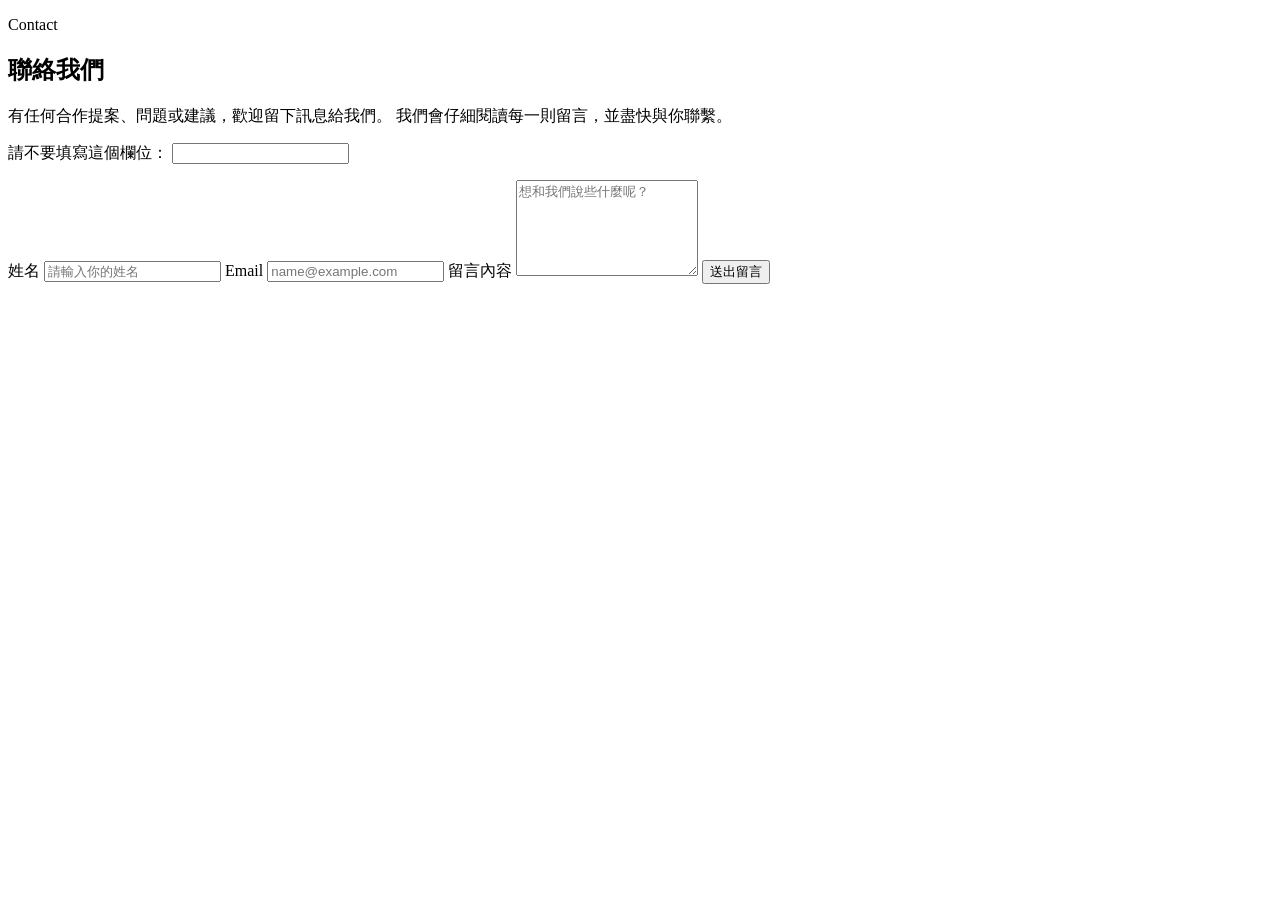
==== index.html @ a43595c9 "Add Netlify contact page" ====
<!DOCTYPE html>
<html lang="zh-Hant">
<head>
  <meta charset="UTF-8">
  <meta name="viewport" content="width=device-width, initial-scale=1.0">
  <title>聯絡我們</title>
  <link rel="preconnect" href="https://fonts.googleapis.com">
  <link rel="preconnect" href="https://fonts.gstatic.com" crossorigin>
  <link href="https://fonts.googleapis.com/css2?family=Noto+Sans+TC:wght@400;500;700&display=swap" rel="stylesheet">
  <link rel="stylesheet" href="style.css">
</head>
<body>
  <main class="page-shell">
    <section class="contact-card">
      <div class="hero">
        <p class="eyebrow">Contact</p>
        <h1>聯絡我們</h1>
        <p class="intro">
          有任何合作提案、問題或建議，歡迎留下訊息給我們。
          我們會仔細閱讀每一則留言，並盡快與你聯繫。
        </p>
      </div>

      <form
        id="contact-form"
        class="contact-form"
        name="contact"
        method="POST"
        data-netlify="true"
        netlify-honeypot="bot-field"
      >
        <input type="hidden" name="form-name" value="contact">
        <p class="hidden-field">
          <label>
            請不要填寫這個欄位：
            <input name="bot-field">
          </label>
        </p>

        <label class="field">
          <span>姓名</span>
          <input type="text" name="name" placeholder="請輸入你的姓名" required>
        </label>

        <label class="field">
          <span>Email</span>
          <input type="email" name="email" placeholder="name@example.com" required>
        </label>

        <label class="field">
          <span>留言內容</span>
          <textarea name="message" rows="6" placeholder="想和我們說些什麼呢？" required></textarea>
        </label>

        <button type="submit" class="submit-button">送出留言</button>
        <p id="form-status" class="form-status" aria-live="polite"></p>
      </form>
    </section>
  </main>

  <script src="script.js"></script>
</body>
</html>
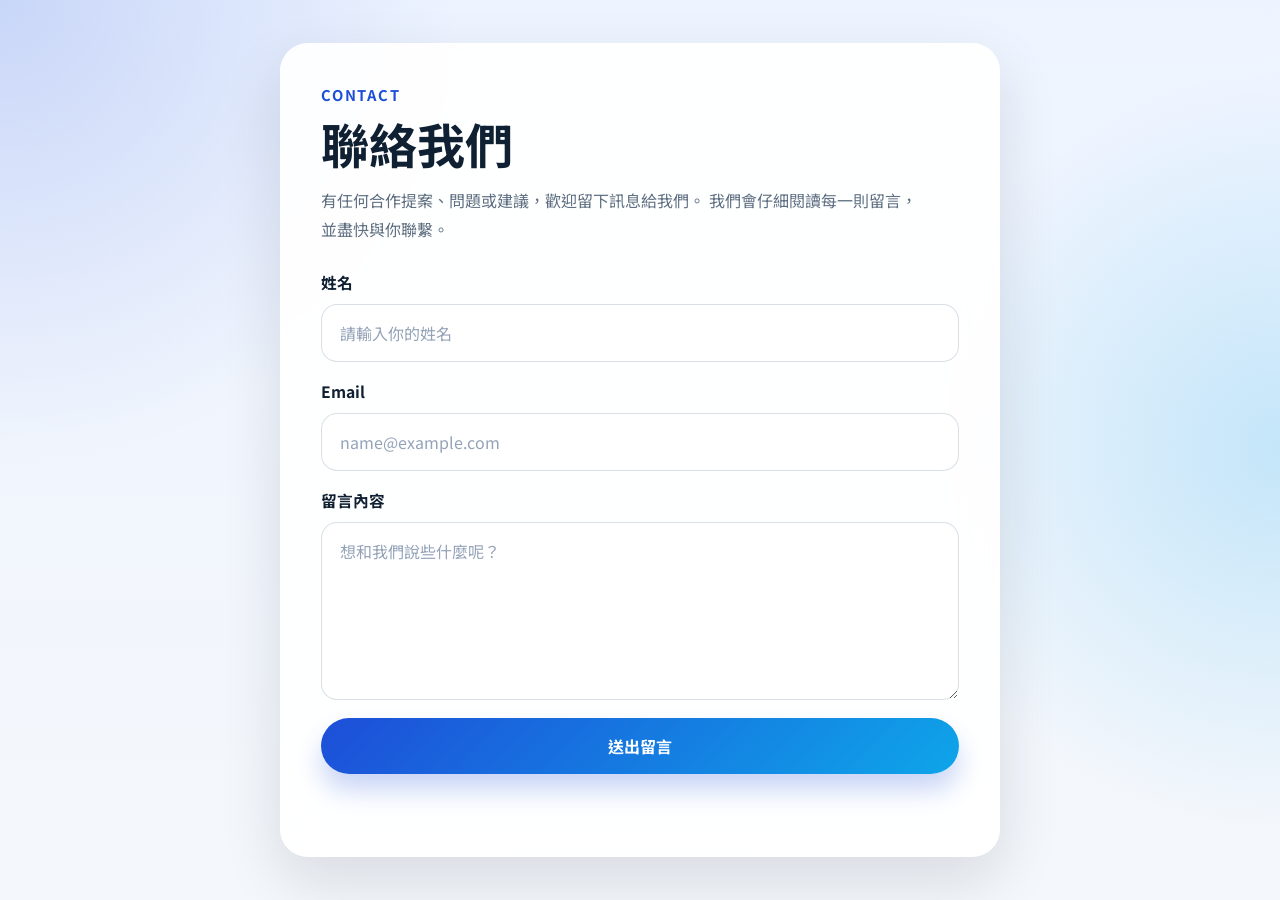
==== commit e272f701: "Use native Netlify form submission" ====
--- a/index.html
+++ b/index.html
@@ -26,6 +26,7 @@
         class="contact-form"
         name="contact"
         method="POST"
+        action="/?success=true"
         data-netlify="true"
         netlify-honeypot="bot-field"
       >
--- a/style.css
+++ b/style.css
@@ -0,0 +1,171 @@
+:root {
+  --bg-color: #f4f7fb;
+  --card-color: rgba(255, 255, 255, 0.92);
+  --primary-color: #1d4ed8;
+  --primary-dark: #163eaa;
+  --text-color: #102033;
+  --muted-color: #5f6f82;
+  --border-color: rgba(148, 163, 184, 0.35);
+  --shadow-color: rgba(15, 23, 42, 0.12);
+  --success-color: #0f766e;
+}
+
+* {
+  box-sizing: border-box;
+}
+
+body {
+  margin: 0;
+  min-height: 100vh;
+  font-family: "Noto Sans TC", sans-serif;
+  color: var(--text-color);
+  background:
+    radial-gradient(circle at top left, rgba(29, 78, 216, 0.18), transparent 30%),
+    radial-gradient(circle at right center, rgba(14, 165, 233, 0.2), transparent 28%),
+    linear-gradient(180deg, #eef4ff 0%, var(--bg-color) 100%);
+}
+
+.page-shell {
+  min-height: 100vh;
+  display: grid;
+  place-items: center;
+  padding: 24px;
+}
+
+.contact-card {
+  width: min(100%, 720px);
+  padding: 40px;
+  border: 1px solid rgba(255, 255, 255, 0.7);
+  border-radius: 28px;
+  background: var(--card-color);
+  backdrop-filter: blur(16px);
+  box-shadow: 0 24px 60px var(--shadow-color);
+}
+
+.hero {
+  margin-bottom: 28px;
+}
+
+.eyebrow {
+  margin: 0 0 12px;
+  color: var(--primary-color);
+  font-size: 0.92rem;
+  font-weight: 700;
+  letter-spacing: 0.12em;
+  text-transform: uppercase;
+}
+
+h1 {
+  margin: 0;
+  font-size: clamp(2rem, 4vw, 3rem);
+  line-height: 1.1;
+}
+
+.intro {
+  margin: 16px 0 0;
+  max-width: 38rem;
+  color: var(--muted-color);
+  line-height: 1.8;
+}
+
+.contact-form {
+  display: grid;
+  gap: 18px;
+}
+
+.field {
+  display: grid;
+  gap: 10px;
+}
+
+.field span {
+  font-weight: 700;
+  font-size: 0.98rem;
+}
+
+.field input,
+.field textarea {
+  width: 100%;
+  border: 1px solid var(--border-color);
+  border-radius: 16px;
+  padding: 16px 18px;
+  font: inherit;
+  color: var(--text-color);
+  background: rgba(255, 255, 255, 0.95);
+  transition: border-color 0.2s ease, box-shadow 0.2s ease, transform 0.2s ease;
+}
+
+.field input::placeholder,
+.field textarea::placeholder {
+  color: #94a3b8;
+}
+
+.field input:focus,
+.field textarea:focus {
+  outline: none;
+  border-color: rgba(29, 78, 216, 0.55);
+  box-shadow: 0 0 0 4px rgba(29, 78, 216, 0.14);
+  transform: translateY(-1px);
+}
+
+.field textarea {
+  min-height: 160px;
+  resize: vertical;
+}
+
+.submit-button {
+  border: 0;
+  border-radius: 999px;
+  padding: 16px 22px;
+  font: inherit;
+  font-weight: 700;
+  color: #ffffff;
+  background: linear-gradient(135deg, var(--primary-color), #0ea5e9);
+  cursor: pointer;
+  transition: transform 0.2s ease, box-shadow 0.2s ease, opacity 0.2s ease;
+  box-shadow: 0 16px 26px rgba(29, 78, 216, 0.24);
+}
+
+.submit-button:hover {
+  transform: translateY(-2px);
+  box-shadow: 0 18px 30px rgba(29, 78, 216, 0.28);
+}
+
+.submit-button:active {
+  transform: translateY(0);
+}
+
+.submit-button:disabled {
+  opacity: 0.7;
+  cursor: wait;
+}
+
+.form-status {
+  min-height: 1.5em;
+  margin: 0;
+  font-size: 0.98rem;
+  color: var(--success-color);
+}
+
+.hidden-field {
+  display: none;
+}
+
+@media (max-width: 640px) {
+  .page-shell {
+    padding: 16px;
+  }
+
+  .contact-card {
+    padding: 26px 20px;
+    border-radius: 22px;
+  }
+
+  .intro {
+    line-height: 1.7;
+  }
+
+  .submit-button {
+    width: 100%;
+  }
+}
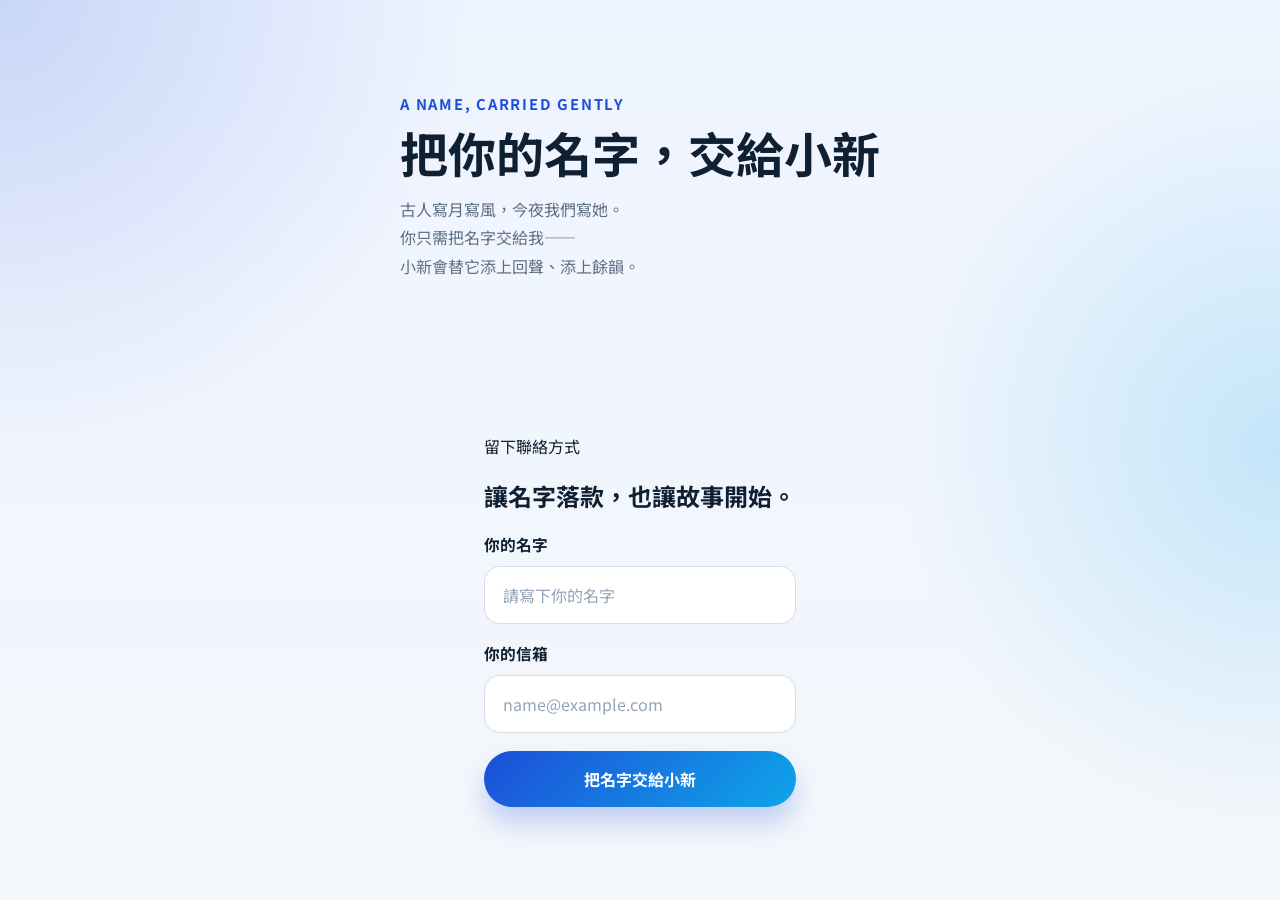
==== commit be61d3ce: "Redesign site with poetic Netlify form layout" ====
--- a/index.html
+++ b/index.html
@@ -3,22 +3,28 @@
 <head>
   <meta charset="UTF-8">
   <meta name="viewport" content="width=device-width, initial-scale=1.0">
-  <title>聯絡我們</title>
+  <title>把你的名字，交給小新</title>
   <link rel="preconnect" href="https://fonts.googleapis.com">
   <link rel="preconnect" href="https://fonts.gstatic.com" crossorigin>
-  <link href="https://fonts.googleapis.com/css2?family=Noto+Sans+TC:wght@400;500;700&display=swap" rel="stylesheet">
+  <link href="https://fonts.googleapis.com/css2?family=Noto+Serif+TC:wght@500;700&family=Noto+Sans+TC:wght@400;500;700&display=swap" rel="stylesheet">
   <link rel="stylesheet" href="style.css">
 </head>
 <body>
   <main class="page-shell">
-    <section class="contact-card">
-      <div class="hero">
-        <p class="eyebrow">Contact</p>
-        <h1>聯絡我們</h1>
-        <p class="intro">
-          有任何合作提案、問題或建議，歡迎留下訊息給我們。
-          我們會仔細閱讀每一則留言，並盡快與你聯繫。
-        </p>
+    <section class="hero-panel">
+      <p class="eyebrow">A name, carried gently</p>
+      <h1>把你的名字，交給小新</h1>
+      <p class="intro">
+        古人寫月寫風，今夜我們寫她。<br>
+        你只需把名字交給我——<br>
+        小新會替它添上回聲、添上餘韻。
+      </p>
+    </section>
+
+    <section class="form-panel">
+      <div class="form-heading">
+        <p class="section-kicker">留下聯絡方式</p>
+        <h2>讓名字落款，也讓故事開始。</h2>
       </div>
 
       <form
@@ -26,7 +32,7 @@
         class="contact-form"
         name="contact"
         method="POST"
-        action="/?success=true"
+        action="/thank-you.html"
         data-netlify="true"
         netlify-honeypot="bot-field"
       >
@@ -39,22 +45,16 @@
         </p>
 
         <label class="field">
-          <span>姓名</span>
-          <input type="text" name="name" placeholder="請輸入你的姓名" required>
+          <span>你的名字</span>
+          <input type="text" name="name" placeholder="請寫下你的名字" required>
         </label>
 
         <label class="field">
-          <span>Email</span>
+          <span>你的信箱</span>
           <input type="email" name="email" placeholder="name@example.com" required>
         </label>
 
-        <label class="field">
-          <span>留言內容</span>
-          <textarea name="message" rows="6" placeholder="想和我們說些什麼呢？" required></textarea>
-        </label>
-
-        <button type="submit" class="submit-button">送出留言</button>
-        <p id="form-status" class="form-status" aria-live="polite"></p>
+        <button type="submit" class="submit-button">把名字交給小新</button>
       </form>
     </section>
   </main>
--- a/style.css
+++ b/style.css
@@ -114,6 +114,9 @@
 }
 
 .submit-button {
+  display: inline-flex;
+  align-items: center;
+  justify-content: center;
   border: 0;
   border-radius: 999px;
   padding: 16px 22px;
@@ -124,6 +127,7 @@
   cursor: pointer;
   transition: transform 0.2s ease, box-shadow 0.2s ease, opacity 0.2s ease;
   box-shadow: 0 16px 26px rgba(29, 78, 216, 0.24);
+  text-decoration: none;
 }
 
 .submit-button:hover {
@@ -151,6 +155,10 @@
   display: none;
 }
 
+.back-link {
+  width: fit-content;
+}
+
 @media (max-width: 640px) {
   .page-shell {
     padding: 16px;
@@ -168,4 +176,8 @@
   .submit-button {
     width: 100%;
   }
+
+  .back-link {
+    width: 100%;
+  }
 }
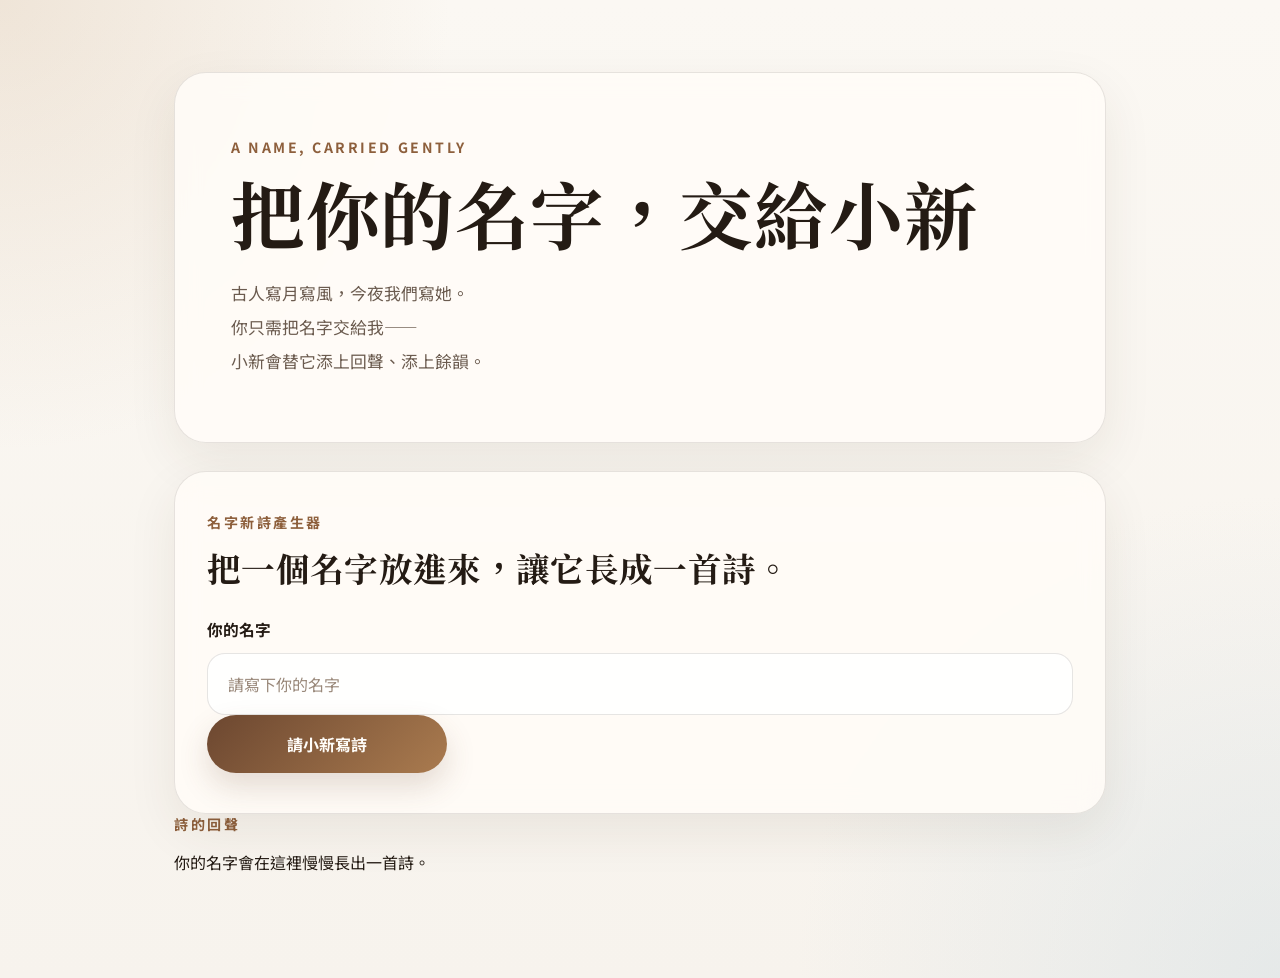
==== commit fe1d2007: "Turn site into same-page poem generator" ====
--- a/index.html
+++ b/index.html
@@ -23,20 +23,19 @@
 
     <section class="form-panel">
       <div class="form-heading">
-        <p class="section-kicker">留下聯絡方式</p>
-        <h2>讓名字落款，也讓故事開始。</h2>
+        <p class="section-kicker">名字新詩產生器</p>
+        <h2>把一個名字放進來，讓它長成一首詩。</h2>
       </div>
 
       <form
-        id="contact-form"
-        class="contact-form"
-        name="contact"
+        id="poem-form"
+        class="poem-form"
+        name="poem-request"
         method="POST"
-        action="/thank-you.html"
         data-netlify="true"
         netlify-honeypot="bot-field"
       >
-        <input type="hidden" name="form-name" value="contact">
+        <input type="hidden" name="form-name" value="poem-request">
         <p class="hidden-field">
           <label>
             請不要填寫這個欄位：
@@ -46,16 +45,18 @@
 
         <label class="field">
           <span>你的名字</span>
-          <input type="text" name="name" placeholder="請寫下你的名字" required>
+          <input id="name-input" type="text" name="name" placeholder="請寫下你的名字" maxlength="40" required>
         </label>
 
-        <label class="field">
-          <span>你的信箱</span>
-          <input type="email" name="email" placeholder="name@example.com" required>
-        </label>
+        <button type="submit" class="submit-button">請小新寫詩</button>
+      </form>
+    </section>
 
-        <button type="submit" class="submit-button">把名字交給小新</button>
-      </form>
+    <section id="result-panel" class="result-panel" aria-live="polite" aria-busy="false">
+      <p class="section-kicker">詩的回聲</p>
+      <div id="result-content" class="result-content">
+        <p class="result-placeholder">你的名字會在這裡慢慢長出一首詩。</p>
+      </div>
     </section>
   </main>
 
--- a/style.css
+++ b/style.css
@@ -1,13 +1,12 @@
 :root {
-  --bg-color: #f4f7fb;
-  --card-color: rgba(255, 255, 255, 0.92);
-  --primary-color: #1d4ed8;
-  --primary-dark: #163eaa;
-  --text-color: #102033;
-  --muted-color: #5f6f82;
-  --border-color: rgba(148, 163, 184, 0.35);
-  --shadow-color: rgba(15, 23, 42, 0.12);
-  --success-color: #0f766e;
+  --bg-color: #f7f3ed;
+  --paper-color: rgba(255, 252, 247, 0.88);
+  --line-color: rgba(53, 43, 34, 0.12);
+  --text-color: #241b14;
+  --muted-color: #6b5b4f;
+  --accent-color: #8d5f3c;
+  --accent-soft: #efe1d2;
+  --shadow-color: rgba(66, 45, 26, 0.08);
 }
 
 * {
@@ -20,119 +19,136 @@
   font-family: "Noto Sans TC", sans-serif;
   color: var(--text-color);
   background:
-    radial-gradient(circle at top left, rgba(29, 78, 216, 0.18), transparent 30%),
-    radial-gradient(circle at right center, rgba(14, 165, 233, 0.2), transparent 28%),
-    linear-gradient(180deg, #eef4ff 0%, var(--bg-color) 100%);
+    radial-gradient(circle at top left, rgba(214, 188, 159, 0.32), transparent 28%),
+    radial-gradient(circle at bottom right, rgba(210, 222, 228, 0.48), transparent 30%),
+    linear-gradient(180deg, #fbf8f3 0%, var(--bg-color) 100%);
 }
 
 .page-shell {
-  min-height: 100vh;
-  display: grid;
-  place-items: center;
-  padding: 24px;
+  width: min(100%, 980px);
+  margin: 0 auto;
+  padding: 72px 24px 88px;
 }
 
+.hero-panel,
+.form-panel,
 .contact-card {
-  width: min(100%, 720px);
-  padding: 40px;
-  border: 1px solid rgba(255, 255, 255, 0.7);
-  border-radius: 28px;
-  background: var(--card-color);
-  backdrop-filter: blur(16px);
-  box-shadow: 0 24px 60px var(--shadow-color);
+  border: 1px solid var(--line-color);
+  border-radius: 32px;
+  background: var(--paper-color);
+  backdrop-filter: blur(12px);
+  box-shadow: 0 18px 50px var(--shadow-color);
 }
 
-.hero {
-  margin-bottom: 28px;
+.hero-panel {
+  padding: 64px 56px;
 }
 
-.eyebrow {
-  margin: 0 0 12px;
-  color: var(--primary-color);
-  font-size: 0.92rem;
+.form-panel,
+.contact-card {
+  margin-top: 28px;
+  padding: 40px 32px;
+}
+
+.eyebrow,
+.section-kicker {
+  margin: 0 0 14px;
+  color: var(--accent-color);
+  font-size: 0.88rem;
   font-weight: 700;
-  letter-spacing: 0.12em;
+  letter-spacing: 0.18em;
   text-transform: uppercase;
 }
 
+h1,
+h2 {
+  margin: 0;
+  font-family: "Noto Serif TC", serif;
+  font-weight: 700;
+  letter-spacing: 0.01em;
+}
+
 h1 {
-  margin: 0;
-  font-size: clamp(2rem, 4vw, 3rem);
-  line-height: 1.1;
+  font-size: clamp(2.5rem, 6vw, 4.6rem);
+  line-height: 1.12;
+}
+
+h2 {
+  font-size: clamp(1.5rem, 4vw, 2.1rem);
+  line-height: 1.3;
 }
 
 .intro {
-  margin: 16px 0 0;
-  max-width: 38rem;
+  margin: 24px 0 0;
+  max-width: 34rem;
   color: var(--muted-color);
-  line-height: 1.8;
+  font-size: 1.05rem;
+  line-height: 2;
+}
+
+.form-heading {
+  margin-bottom: 28px;
 }
 
 .contact-form {
   display: grid;
-  gap: 18px;
+  gap: 22px;
 }
 
 .field {
   display: grid;
-  gap: 10px;
+  gap: 12px;
 }
 
 .field span {
+  font-size: 0.98rem;
   font-weight: 700;
-  font-size: 0.98rem;
 }
 
-.field input,
-.field textarea {
+.field input {
   width: 100%;
-  border: 1px solid var(--border-color);
-  border-radius: 16px;
-  padding: 16px 18px;
+  border: 1px solid var(--line-color);
+  border-radius: 18px;
+  padding: 18px 20px;
   font: inherit;
   color: var(--text-color);
-  background: rgba(255, 255, 255, 0.95);
+  background: rgba(255, 255, 255, 0.78);
   transition: border-color 0.2s ease, box-shadow 0.2s ease, transform 0.2s ease;
 }
 
-.field input::placeholder,
-.field textarea::placeholder {
-  color: #94a3b8;
+.field input::placeholder {
+  color: #9a897b;
 }
 
-.field input:focus,
-.field textarea:focus {
+.field input:focus {
   outline: none;
-  border-color: rgba(29, 78, 216, 0.55);
-  box-shadow: 0 0 0 4px rgba(29, 78, 216, 0.14);
+  border-color: rgba(141, 95, 60, 0.45);
+  box-shadow: 0 0 0 4px rgba(141, 95, 60, 0.12);
   transform: translateY(-1px);
-}
-
-.field textarea {
-  min-height: 160px;
-  resize: vertical;
 }
 
 .submit-button {
   display: inline-flex;
   align-items: center;
   justify-content: center;
+  width: fit-content;
+  min-width: 240px;
   border: 0;
   border-radius: 999px;
-  padding: 16px 22px;
+  padding: 17px 28px;
   font: inherit;
   font-weight: 700;
-  color: #ffffff;
-  background: linear-gradient(135deg, var(--primary-color), #0ea5e9);
+  color: #fffdf9;
+  background: linear-gradient(135deg, #6c4730, #aa7b4f);
+  box-shadow: 0 14px 30px rgba(108, 71, 48, 0.18);
   cursor: pointer;
+  text-decoration: none;
   transition: transform 0.2s ease, box-shadow 0.2s ease, opacity 0.2s ease;
-  box-shadow: 0 16px 26px rgba(29, 78, 216, 0.24);
-  text-decoration: none;
 }
 
 .submit-button:hover {
   transform: translateY(-2px);
-  box-shadow: 0 18px 30px rgba(29, 78, 216, 0.28);
+  box-shadow: 0 18px 34px rgba(108, 71, 48, 0.22);
 }
 
 .submit-button:active {
@@ -140,15 +156,8 @@
 }
 
 .submit-button:disabled {
-  opacity: 0.7;
+  opacity: 0.75;
   cursor: wait;
-}
-
-.form-status {
-  min-height: 1.5em;
-  margin: 0;
-  font-size: 0.98rem;
-  color: var(--success-color);
 }
 
 .hidden-field {
@@ -159,25 +168,29 @@
   width: fit-content;
 }
 
-@media (max-width: 640px) {
+@media (max-width: 720px) {
   .page-shell {
-    padding: 16px;
+    padding: 32px 16px 56px;
   }
 
+  .hero-panel {
+    padding: 40px 24px;
+  }
+
+  .form-panel,
   .contact-card {
-    padding: 26px 20px;
-    border-radius: 22px;
+    padding: 28px 20px;
+    border-radius: 24px;
   }
 
   .intro {
-    line-height: 1.7;
+    font-size: 1rem;
+    line-height: 1.9;
   }
 
-  .submit-button {
-    width: 100%;
-  }
-
+  .submit-button,
   .back-link {
     width: 100%;
+    min-width: 0;
   }
 }
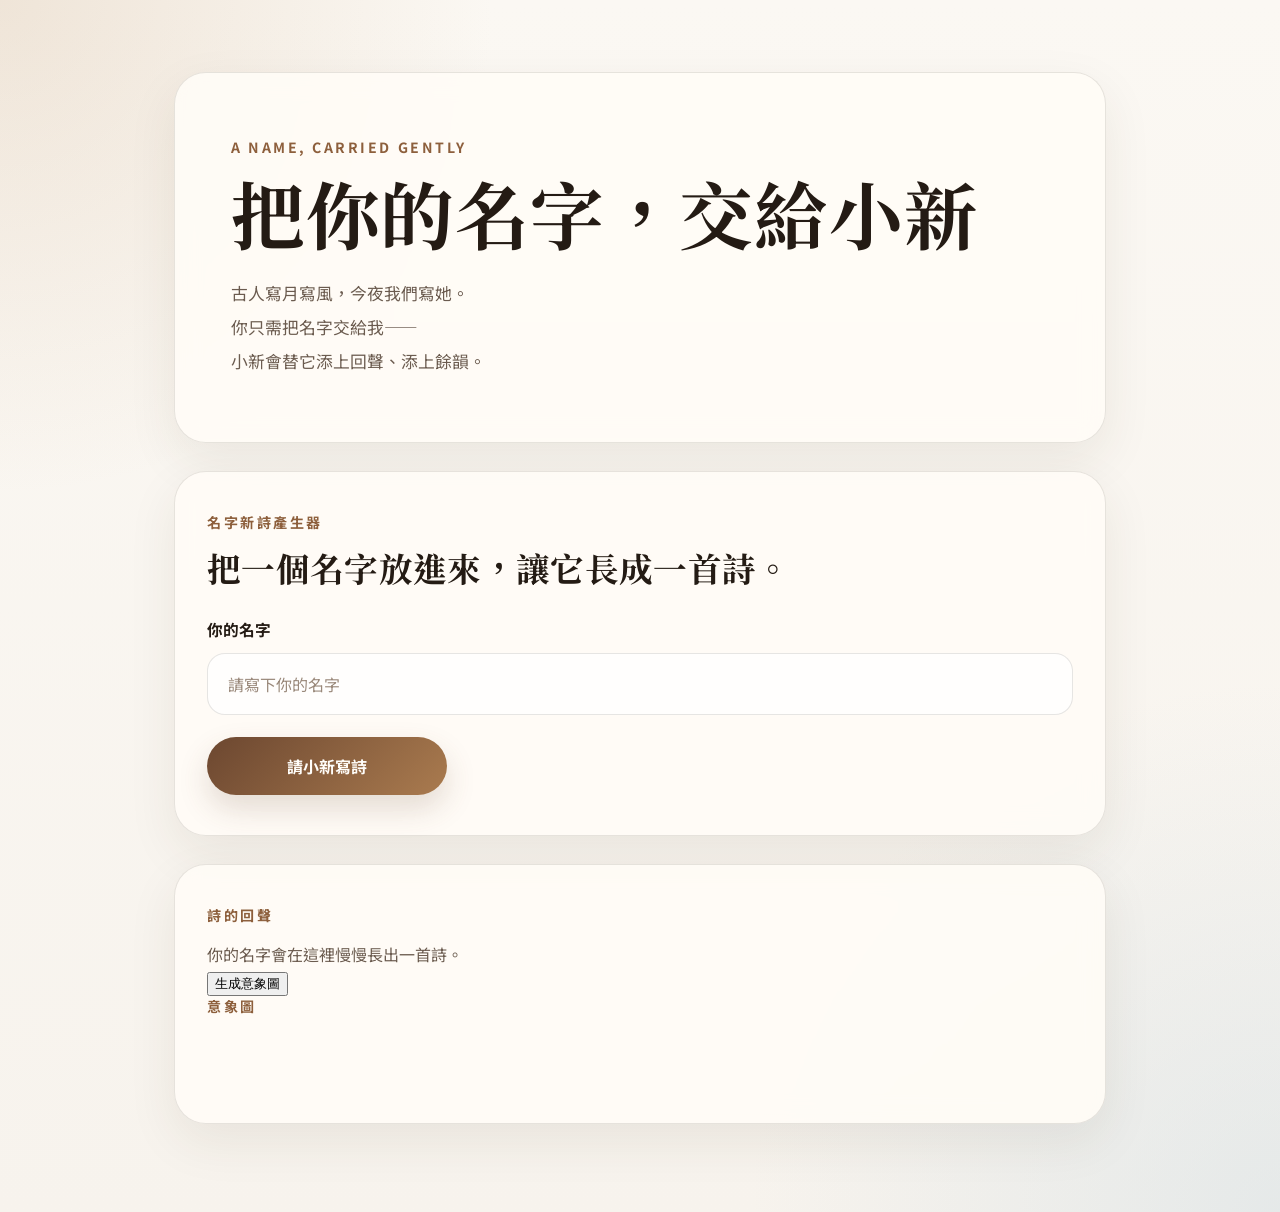
==== commit 78226503: "Add poem image generation UI" ====
--- a/index.html
+++ b/index.html
@@ -57,6 +57,15 @@
       <div id="result-content" class="result-content">
         <p class="result-placeholder">你的名字會在這裡慢慢長出一首詩。</p>
       </div>
+
+      <div id="image-actions" class="image-actions hidden">
+        <button id="generate-image-button" type="button" class="secondary-button">生成意象圖</button>
+      </div>
+
+      <div id="image-panel" class="image-panel hidden" aria-live="polite" aria-busy="false">
+        <p class="section-kicker">意象圖</p>
+        <div id="image-content" class="image-content"></div>
+      </div>
     </section>
   </main>
 
--- a/style.css
+++ b/style.css
@@ -1,11 +1,10 @@
 :root {
   --bg-color: #f7f3ed;
-  --paper-color: rgba(255, 252, 247, 0.88);
+  --paper-color: rgba(255, 252, 247, 0.9);
   --line-color: rgba(53, 43, 34, 0.12);
   --text-color: #241b14;
   --muted-color: #6b5b4f;
   --accent-color: #8d5f3c;
-  --accent-soft: #efe1d2;
   --shadow-color: rgba(66, 45, 26, 0.08);
 }
 
@@ -32,6 +31,7 @@
 
 .hero-panel,
 .form-panel,
+.result-panel,
 .contact-card {
   border: 1px solid var(--line-color);
   border-radius: 32px;
@@ -45,6 +45,7 @@
 }
 
 .form-panel,
+.result-panel,
 .contact-card {
   margin-top: 28px;
   padding: 40px 32px;
@@ -61,7 +62,8 @@
 }
 
 h1,
-h2 {
+h2,
+.poem-title {
   margin: 0;
   font-family: "Noto Serif TC", serif;
   font-weight: 700;
@@ -90,7 +92,7 @@
   margin-bottom: 28px;
 }
 
-.contact-form {
+.poem-form {
   display: grid;
   gap: 22px;
 }
@@ -160,6 +162,48 @@
   cursor: wait;
 }
 
+.result-panel {
+  min-height: 260px;
+}
+
+.result-content {
+  color: var(--muted-color);
+}
+
+.result-placeholder,
+.result-loading,
+.result-error {
+  margin: 0;
+  font-size: 1rem;
+  line-height: 1.9;
+}
+
+.result-loading {
+  color: var(--accent-color);
+}
+
+.result-error {
+  color: #9b3d29;
+}
+
+.poem-output {
+  display: grid;
+  gap: 14px;
+}
+
+.poem-title {
+  margin-bottom: 6px;
+  font-size: 1.35rem;
+  color: var(--text-color);
+}
+
+.poem-line {
+  margin: 0;
+  color: var(--text-color);
+  font-size: 1.03rem;
+  line-height: 2;
+}
+
 .hidden-field {
   display: none;
 }
@@ -178,6 +222,7 @@
   }
 
   .form-panel,
+  .result-panel,
   .contact-card {
     padding: 28px 20px;
     border-radius: 24px;
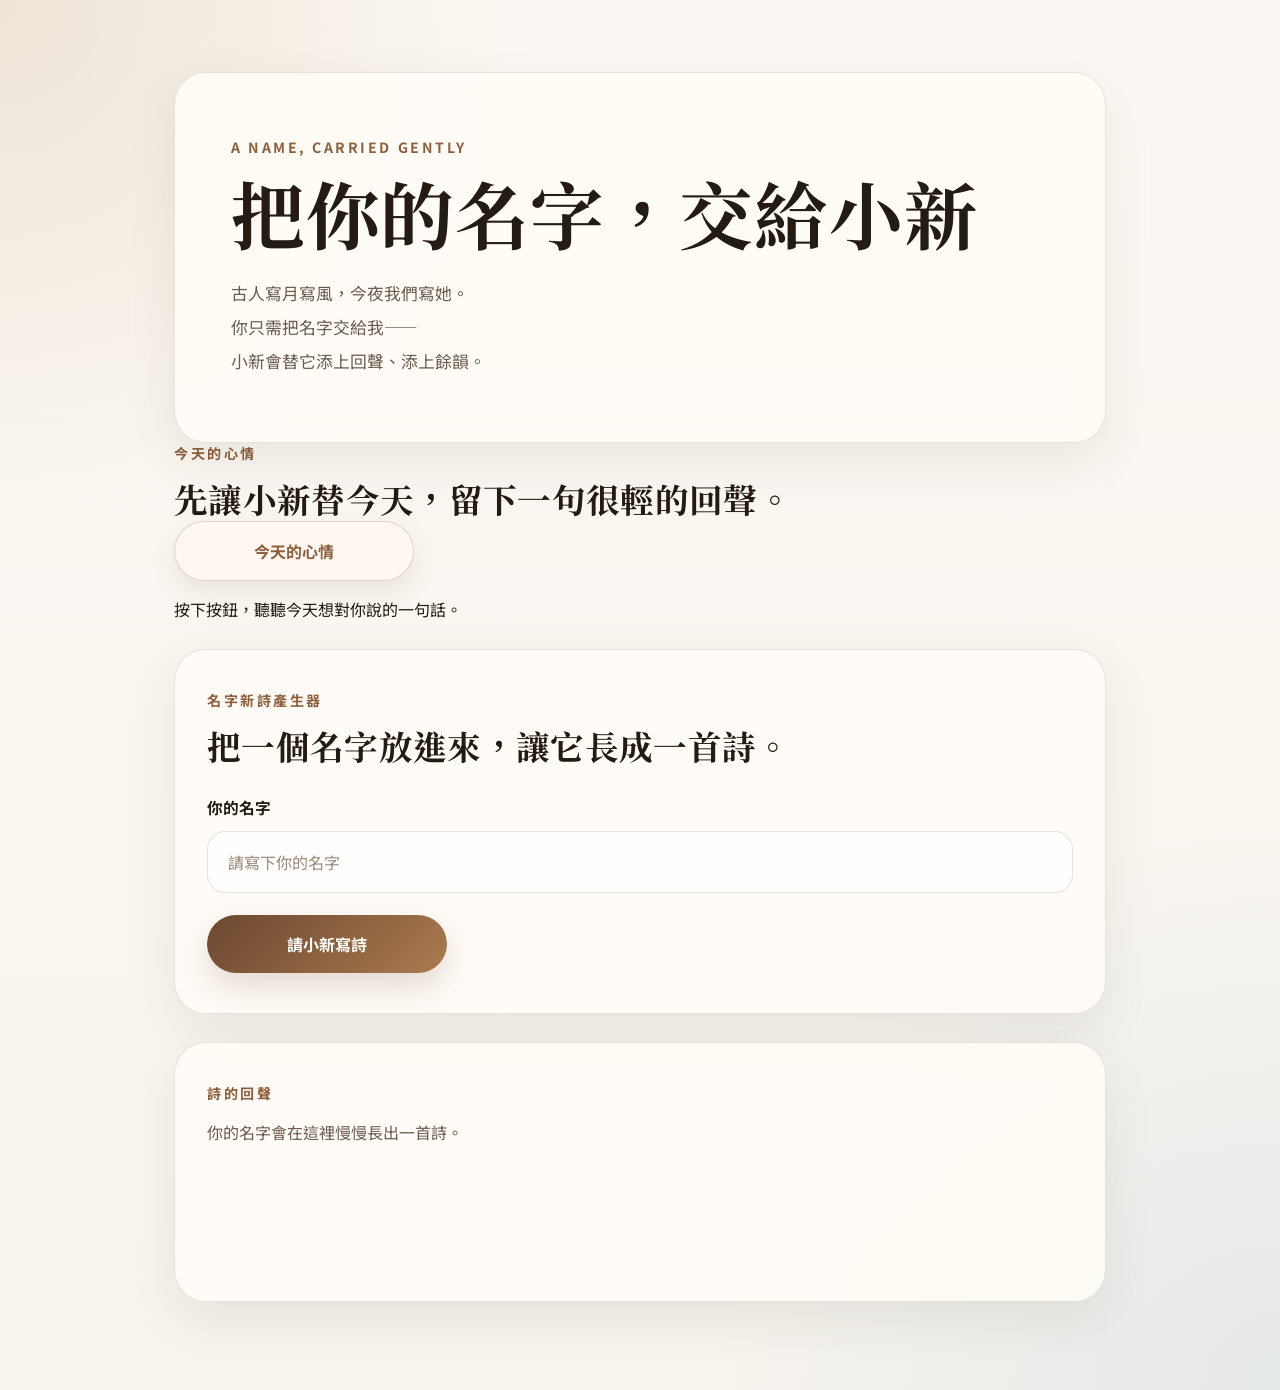
==== commit db5f7931: "Add mood reflection block to homepage" ====
--- a/index.html
+++ b/index.html
@@ -19,6 +19,21 @@
         你只需把名字交給我——<br>
         小新會替它添上回聲、添上餘韻。
       </p>
+    </section>
+
+    <section class="mood-panel" aria-live="polite" aria-busy="false">
+      <div class="mood-heading">
+        <p class="section-kicker">今天的心情</p>
+        <h2>先讓小新替今天，留下一句很輕的回聲。</h2>
+      </div>
+
+      <div class="mood-actions">
+        <button id="generate-mood-button" type="button" class="secondary-button">今天的心情</button>
+      </div>
+
+      <div id="mood-content" class="mood-content">
+        <p class="mood-placeholder">按下按鈕，聽聽今天想對你說的一句話。</p>
+      </div>
     </section>
 
     <section class="form-panel">
--- a/style.css
+++ b/style.css
@@ -129,39 +129,56 @@
   transform: translateY(-1px);
 }
 
-.submit-button {
+.submit-button,
+.secondary-button {
   display: inline-flex;
   align-items: center;
   justify-content: center;
   width: fit-content;
   min-width: 240px;
-  border: 0;
   border-radius: 999px;
   padding: 17px 28px;
   font: inherit;
   font-weight: 700;
+  cursor: pointer;
+  text-decoration: none;
+  transition: transform 0.2s ease, box-shadow 0.2s ease, opacity 0.2s ease;
+}
+
+.submit-button {
+  border: 0;
   color: #fffdf9;
   background: linear-gradient(135deg, #6c4730, #aa7b4f);
   box-shadow: 0 14px 30px rgba(108, 71, 48, 0.18);
-  cursor: pointer;
-  text-decoration: none;
-  transition: transform 0.2s ease, box-shadow 0.2s ease, opacity 0.2s ease;
+}
+
+.submit-button:hover,
+.secondary-button:hover {
+  transform: translateY(-2px);
 }
 
 .submit-button:hover {
-  transform: translateY(-2px);
   box-shadow: 0 18px 34px rgba(108, 71, 48, 0.22);
 }
 
-.submit-button:active {
+.submit-button:active,
+.secondary-button:active {
   transform: translateY(0);
 }
 
-.submit-button:disabled {
+.submit-button:disabled,
+.secondary-button:disabled {
   opacity: 0.75;
   cursor: wait;
 }
 
+.secondary-button {
+  border: 1px solid rgba(141, 95, 60, 0.24);
+  color: var(--accent-color);
+  background: rgba(255, 249, 242, 0.9);
+  box-shadow: 0 10px 24px rgba(108, 71, 48, 0.1);
+}
+
 .result-panel {
   min-height: 260px;
 }
@@ -172,17 +189,21 @@
 
 .result-placeholder,
 .result-loading,
-.result-error {
+.result-error,
+.image-loading,
+.image-error {
   margin: 0;
   font-size: 1rem;
   line-height: 1.9;
 }
 
-.result-loading {
+.result-loading,
+.image-loading {
   color: var(--accent-color);
 }
 
-.result-error {
+.result-error,
+.image-error {
   color: #9b3d29;
 }
 
@@ -204,7 +225,32 @@
   line-height: 2;
 }
 
-.hidden-field {
+.image-actions {
+  margin-top: 28px;
+}
+
+.image-panel {
+  margin-top: 28px;
+}
+
+.image-card {
+  border: 1px solid rgba(141, 95, 60, 0.14);
+  border-radius: 24px;
+  overflow: hidden;
+  background: rgba(255, 255, 255, 0.72);
+  box-shadow: 0 18px 40px rgba(66, 45, 26, 0.08);
+}
+
+.generated-image {
+  display: block;
+  width: 100%;
+  height: auto;
+  aspect-ratio: 4 / 5;
+  object-fit: cover;
+}
+
+.hidden-field,
+.hidden {
   display: none;
 }
 
@@ -234,6 +280,7 @@
   }
 
   .submit-button,
+  .secondary-button,
   .back-link {
     width: 100%;
     min-width: 0;
